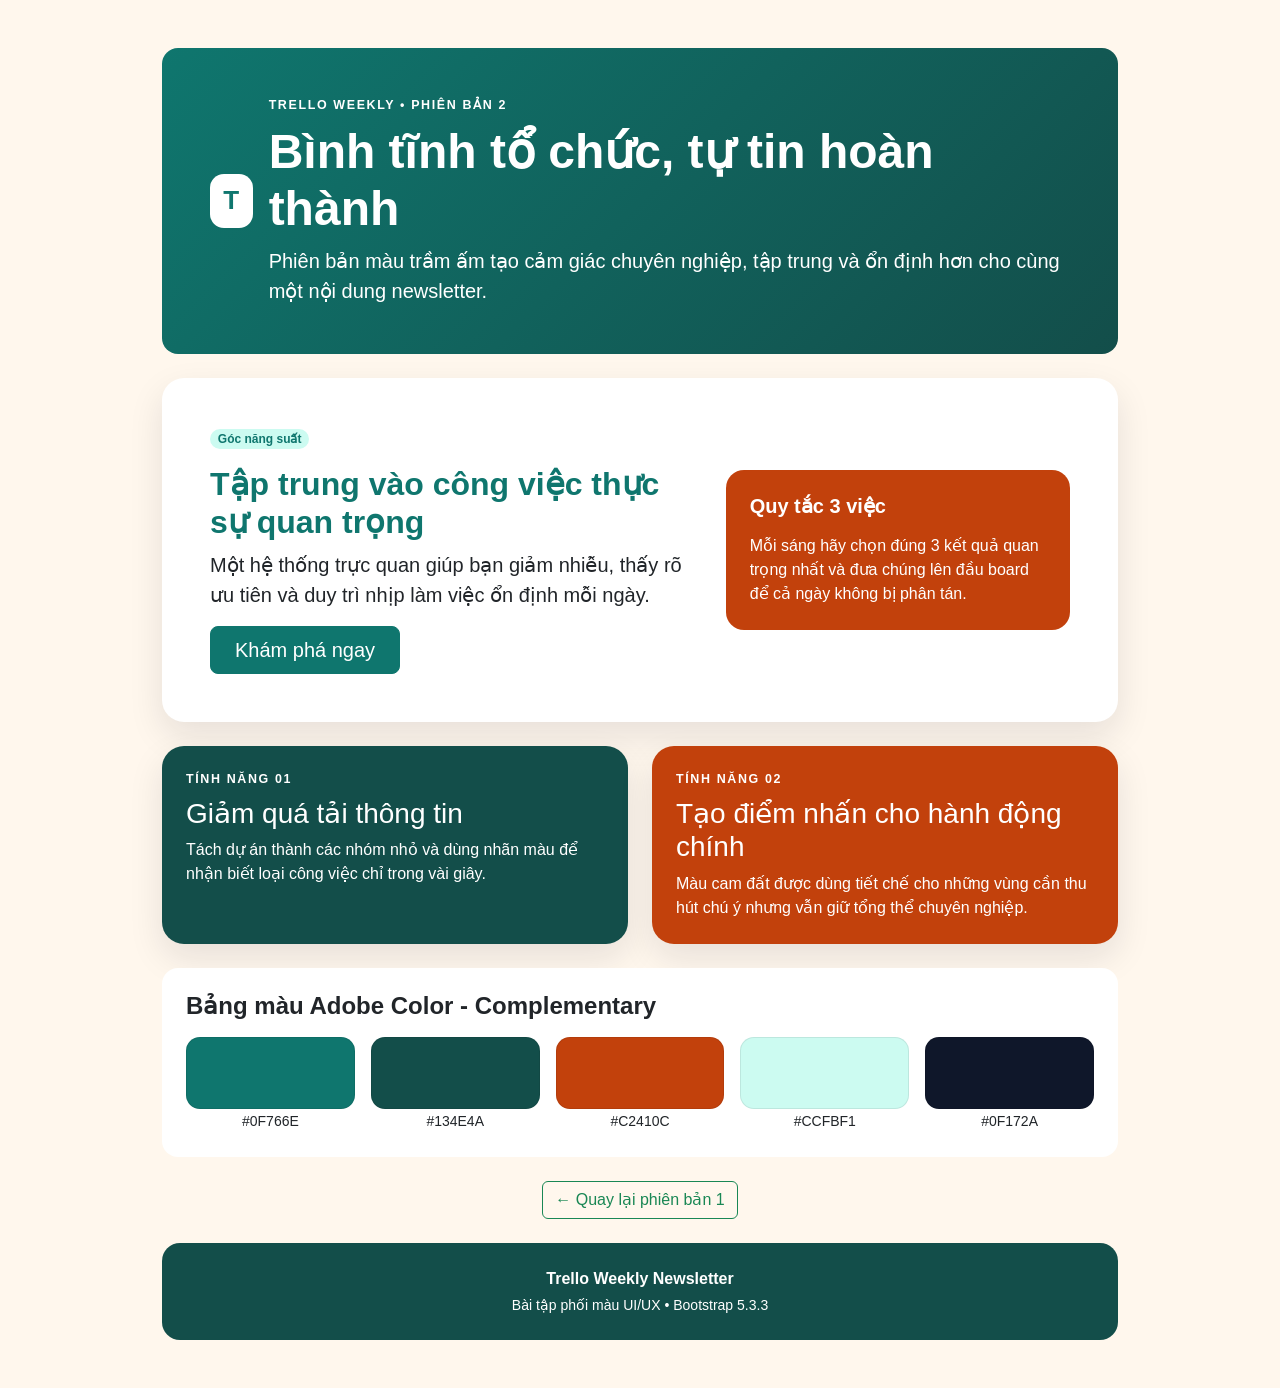
==== newsletter-phoi-mau/newsletter_version2.html @ 757056d3 "Thêm newsletter phối màu phiên bản 2" ====
<!DOCTYPE html>
<html lang="vi">
<head>
  <meta charset="UTF-8">
  <meta name="viewport" content="width=device-width, initial-scale=1.0">
  <title>Newsletter Trello - Phiên bản 2</title>
  <link href="https://cdn.jsdelivr.net/npm/bootstrap@5.3.3/dist/css/bootstrap.min.css" rel="stylesheet">
  <style>
    :root{
      --primary-color:#0F766E;
      --secondary-color:#134E4A;
      --accent-color:#C2410C;
      --text-color:#0F172A;
      --light-bg-color:#CCFBF1;
      --warm-bg-color:#FFF7ED;
      --darker-primary-color:#115E59;
      --white:#FFFFFF;
    }
    body{background:var(--warm-bg-color);color:var(--text-color);font-family:Arial,Helvetica,sans-serif}
    .newsletter-shell{max-width:980px;margin:auto}
    .primary-bg{background:linear-gradient(135deg,var(--primary-color),var(--secondary-color))}
    .secondary-bg{background:var(--secondary-color)}
    .accent-bg{background:var(--accent-color)}
    .light-bg{background:var(--light-bg-color)}
    .text-primary-color{color:var(--primary-color)}
    .btn-primary-custom{background:var(--primary-color);color:#fff;border-color:var(--primary-color)}
    .btn-primary-custom:hover{background:var(--darker-primary-color);border-color:var(--darker-primary-color);color:#fff}
    .logo-badge{width:54px;height:54px;border-radius:14px;background:#fff;color:var(--primary-color);display:grid;place-items:center;font-weight:900;font-size:26px}
    .hero-card,.feature-card{border:0;border-radius:22px;box-shadow:0 14px 35px rgba(15,23,42,.10)}
    .feature-card{height:100%}
    .eyebrow{letter-spacing:.13em;font-size:.78rem;font-weight:800}
    .accent-panel{background:var(--accent-color);color:#fff;border-radius:18px}
    .color-chip{height:72px;border-radius:14px;border:1px solid rgba(0,0,0,.08)}
    footer{border-radius:18px}
  </style>
</head>
<body>
  <div class="container py-5 newsletter-shell">
    <header class="primary-bg text-white p-4 p-md-5 rounded-4 mb-4">
      <div class="d-flex flex-column flex-md-row align-items-md-center gap-3">
        <div class="logo-badge">T</div>
        <div>
          <div class="eyebrow mb-2">TRELLO WEEKLY • PHIÊN BẢN 2</div>
          <h1 class="display-5 fw-bold mb-2">Bình tĩnh tổ chức, tự tin hoàn thành</h1>
          <p class="lead mb-0">Phiên bản màu trầm ấm tạo cảm giác chuyên nghiệp, tập trung và ổn định hơn cho cùng một nội dung newsletter.</p>
        </div>
      </div>
    </header>

    <main>
      <section class="card hero-card mb-4">
        <div class="card-body p-4 p-md-5">
          <div class="row align-items-center g-4">
            <div class="col-md-7">
              <span class="badge rounded-pill light-bg text-primary-color mb-3">Góc năng suất</span>
              <h2 class="fw-bold text-primary-color">Tập trung vào công việc thực sự quan trọng</h2>
              <p class="fs-5">Một hệ thống trực quan giúp bạn giảm nhiễu, thấy rõ ưu tiên và duy trì nhịp làm việc ổn định mỗi ngày.</p>
              <a href="#" class="btn btn-primary-custom btn-lg px-4">Khám phá ngay</a>
            </div>
            <div class="col-md-5">
              <div class="accent-panel p-4">
                <h3 class="h5 fw-bold mb-3">Quy tắc 3 việc</h3>
                <p class="mb-0">Mỗi sáng hãy chọn đúng 3 kết quả quan trọng nhất và đưa chúng lên đầu board để cả ngày không bị phân tán.</p>
              </div>
            </div>
          </div>
        </div>
      </section>

      <section class="row g-4 mb-4">
        <div class="col-md-6">
          <article class="card feature-card secondary-bg text-white">
            <div class="card-body p-4">
              <div class="eyebrow mb-2">TÍNH NĂNG 01</div>
              <h3 class="card-title">Giảm quá tải thông tin</h3>
              <p class="card-text">Tách dự án thành các nhóm nhỏ và dùng nhãn màu để nhận biết loại công việc chỉ trong vài giây.</p>
            </div>
          </article>
        </div>
        <div class="col-md-6">
          <article class="card feature-card accent-bg text-white">
            <div class="card-body p-4">
              <div class="eyebrow mb-2">TÍNH NĂNG 02</div>
              <h3 class="card-title">Tạo điểm nhấn cho hành động chính</h3>
              <p class="card-text">Màu cam đất được dùng tiết chế cho những vùng cần thu hút chú ý nhưng vẫn giữ tổng thể chuyên nghiệp.</p>
            </div>
          </article>
        </div>
      </section>

      <section class="card border-0 rounded-4 mb-4">
        <div class="card-body p-4">
          <h3 class="h4 fw-bold mb-3">Bảng màu Adobe Color - Complementary</h3>
          <div class="row g-3 text-center">
            <div class="col"><div class="color-chip" style="background:#0F766E"></div><small>#0F766E</small></div>
            <div class="col"><div class="color-chip" style="background:#134E4A"></div><small>#134E4A</small></div>
            <div class="col"><div class="color-chip" style="background:#C2410C"></div><small>#C2410C</small></div>
            <div class="col"><div class="color-chip" style="background:#CCFBF1"></div><small>#CCFBF1</small></div>
            <div class="col"><div class="color-chip" style="background:#0F172A"></div><small>#0F172A</small></div>
          </div>
        </div>
      </section>

      <div class="text-center mb-4">
        <a href="newsletter_version1.html" class="btn btn-outline-success">← Quay lại phiên bản 1</a>
      </div>
    </main>

    <footer class="secondary-bg text-white text-center p-4">
      <p class="fw-bold mb-1">Trello Weekly Newsletter</p>
      <p class="mb-0 small">Bài tập phối màu UI/UX • Bootstrap 5.3.3</p>
    </footer>
  </div>
</body>
</html>
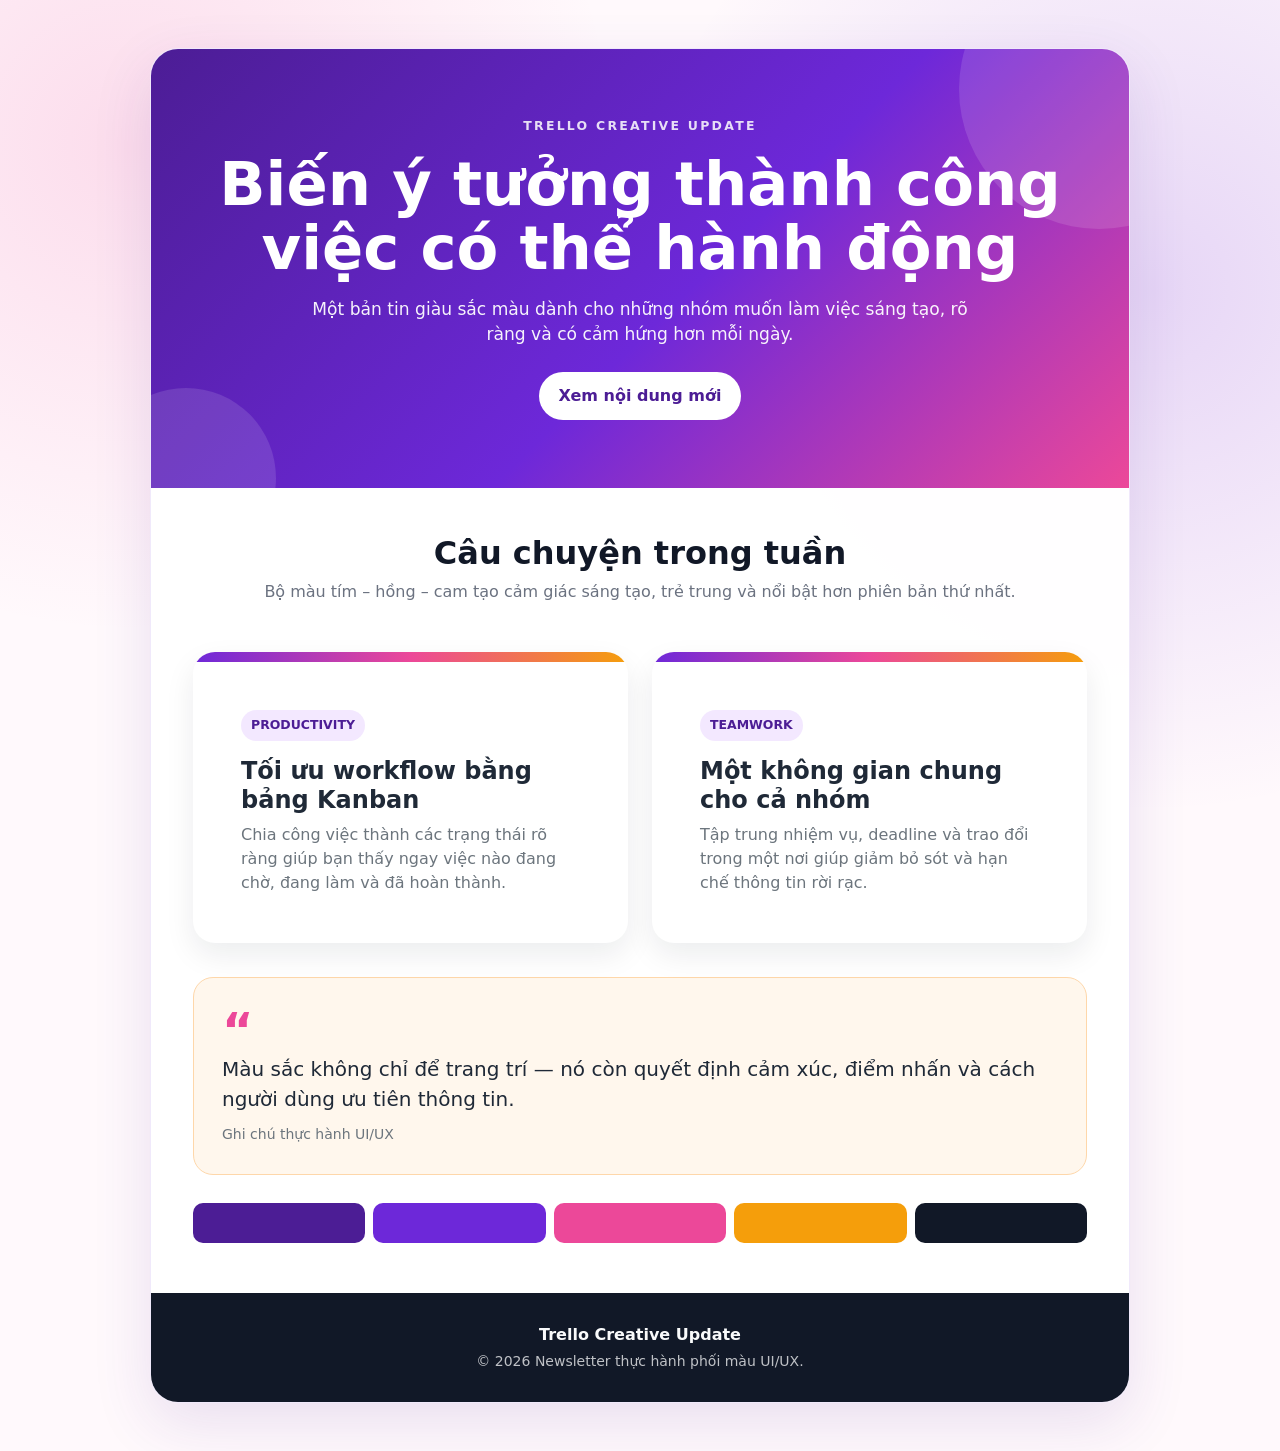
==== commit 9caea5fc: "Cập nhật bài tập phối màu newsletter" ====
--- a/newsletter-phoi-mau/newsletter_version2.html
+++ b/newsletter-phoi-mau/newsletter_version2.html
@@ -1,115 +1,213 @@
 <!DOCTYPE html>
 <html lang="vi">
 <head>
-  <meta charset="UTF-8">
-  <meta name="viewport" content="width=device-width, initial-scale=1.0">
-  <title>Newsletter Trello - Phiên bản 2</title>
+  <meta charset="UTF-8" />
+  <meta name="viewport" content="width=device-width, initial-scale=1.0" />
+  <title>Trello Newsletter - Phiên bản 2</title>
   <link href="https://cdn.jsdelivr.net/npm/bootstrap@5.3.3/dist/css/bootstrap.min.css" rel="stylesheet">
   <style>
-    :root{
-      --primary-color:#0F766E;
-      --secondary-color:#134E4A;
-      --accent-color:#C2410C;
-      --text-color:#0F172A;
-      --light-bg-color:#CCFBF1;
-      --warm-bg-color:#FFF7ED;
-      --darker-primary-color:#115E59;
-      --white:#FFFFFF;
-    }
-    body{background:var(--warm-bg-color);color:var(--text-color);font-family:Arial,Helvetica,sans-serif}
-    .newsletter-shell{max-width:980px;margin:auto}
-    .primary-bg{background:linear-gradient(135deg,var(--primary-color),var(--secondary-color))}
-    .secondary-bg{background:var(--secondary-color)}
-    .accent-bg{background:var(--accent-color)}
-    .light-bg{background:var(--light-bg-color)}
-    .text-primary-color{color:var(--primary-color)}
-    .btn-primary-custom{background:var(--primary-color);color:#fff;border-color:var(--primary-color)}
-    .btn-primary-custom:hover{background:var(--darker-primary-color);border-color:var(--darker-primary-color);color:#fff}
-    .logo-badge{width:54px;height:54px;border-radius:14px;background:#fff;color:var(--primary-color);display:grid;place-items:center;font-weight:900;font-size:26px}
-    .hero-card,.feature-card{border:0;border-radius:22px;box-shadow:0 14px 35px rgba(15,23,42,.10)}
-    .feature-card{height:100%}
-    .eyebrow{letter-spacing:.13em;font-size:.78rem;font-weight:800}
-    .accent-panel{background:var(--accent-color);color:#fff;border-radius:18px}
-    .color-chip{height:72px;border-radius:14px;border:1px solid rgba(0,0,0,.08)}
-    footer{border-radius:18px}
+    :root {
+      --primary-color: #6D28D9;
+      --primary-dark: #4C1D95;
+      --secondary-color: #111827;
+      --accent-color: #EC4899;
+      --warm-color: #F59E0B;
+      --surface-color: #FFF7ED;
+      --text-color: #1F2937;
+      --muted-color: #6B7280;
+    }
+
+    body {
+      min-height: 100vh;
+      background:
+        radial-gradient(circle at 10% 10%, rgba(236,72,153,.16), transparent 28%),
+        radial-gradient(circle at 90% 20%, rgba(109,40,217,.17), transparent 32%),
+        #FFF9FC;
+      color: var(--text-color);
+      font-family: Inter, system-ui, -apple-system, BlinkMacSystemFont, "Segoe UI", sans-serif;
+    }
+
+    .newsletter-shell {
+      max-width: 980px;
+      margin: 48px auto;
+      background: rgba(255,255,255,.94);
+      border: 1px solid rgba(109,40,217,.10);
+      border-radius: 28px;
+      overflow: hidden;
+      box-shadow: 0 20px 60px rgba(76,29,149,.12);
+    }
+
+    .hero {
+      position: relative;
+      padding: 68px 42px;
+      color: #fff;
+      background: linear-gradient(135deg, var(--primary-dark), var(--primary-color) 55%, var(--accent-color));
+      overflow: hidden;
+    }
+
+    .hero::before,
+    .hero::after {
+      content: "";
+      position: absolute;
+      border-radius: 50%;
+      background: rgba(255,255,255,.12);
+    }
+
+    .hero::before { width: 180px; height: 180px; left: -55px; bottom: -80px; }
+    .hero::after { width: 280px; height: 280px; right: -110px; top: -100px; }
+
+    .eyebrow {
+      text-transform: uppercase;
+      letter-spacing: .18em;
+      font-size: .78rem;
+      font-weight: 800;
+      opacity: .85;
+    }
+
+    .hero h1 { font-size: clamp(2.1rem, 5vw, 3.8rem); font-weight: 900; line-height: 1.06; }
+    .hero p { max-width: 660px; font-size: 1.07rem; opacity: .94; }
+
+    .cta-btn {
+      display: inline-block;
+      padding: 12px 20px;
+      border-radius: 999px;
+      background: #fff;
+      color: var(--primary-dark);
+      text-decoration: none;
+      font-weight: 800;
+      transition: .2s ease;
+    }
+
+    .cta-btn:hover { transform: scale(1.03); color: var(--accent-color); }
+
+    .content-wrap { padding: 46px 42px 50px; }
+    .section-title { font-weight: 900; color: var(--secondary-color); }
+    .lead-copy { color: var(--muted-color); }
+
+    .story-card {
+      border: 0;
+      border-radius: 22px;
+      overflow: hidden;
+      height: 100%;
+      box-shadow: 0 12px 30px rgba(17,24,39,.08);
+      background: #fff;
+    }
+
+    .card-top {
+      height: 10px;
+      background: linear-gradient(90deg, var(--primary-color), var(--accent-color), var(--warm-color));
+    }
+
+    .pill {
+      display: inline-block;
+      padding: 6px 10px;
+      border-radius: 999px;
+      font-size: .78rem;
+      font-weight: 800;
+      background: #F3E8FF;
+      color: var(--primary-dark);
+    }
+
+    .quote-box {
+      margin-top: 34px;
+      background: var(--surface-color);
+      border-radius: 20px;
+      padding: 28px;
+      border: 1px solid #FED7AA;
+    }
+
+    .quote-mark {
+      font-size: 3rem;
+      line-height: 1;
+      color: var(--accent-color);
+      font-weight: 900;
+    }
+
+    .palette-strip {
+      display: flex;
+      gap: 8px;
+      margin-top: 28px;
+    }
+
+    .swatch { flex: 1; height: 40px; border-radius: 10px; }
+    .s1 { background: var(--primary-dark); }
+    .s2 { background: var(--primary-color); }
+    .s3 { background: var(--accent-color); }
+    .s4 { background: var(--warm-color); }
+    .s5 { background: var(--secondary-color); }
+
+    footer {
+      padding: 30px 42px;
+      background: var(--secondary-color);
+      color: #F9FAFB;
+      text-align: center;
+    }
+
+    @media (max-width: 576px) {
+      .hero, .content-wrap, footer { padding-left: 22px; padding-right: 22px; }
+      .newsletter-shell { margin: 0; border-radius: 0; }
+    }
   </style>
 </head>
 <body>
-  <div class="container py-5 newsletter-shell">
-    <header class="primary-bg text-white p-4 p-md-5 rounded-4 mb-4">
-      <div class="d-flex flex-column flex-md-row align-items-md-center gap-3">
-        <div class="logo-badge">T</div>
-        <div>
-          <div class="eyebrow mb-2">TRELLO WEEKLY • PHIÊN BẢN 2</div>
-          <h1 class="display-5 fw-bold mb-2">Bình tĩnh tổ chức, tự tin hoàn thành</h1>
-          <p class="lead mb-0">Phiên bản màu trầm ấm tạo cảm giác chuyên nghiệp, tập trung và ổn định hơn cho cùng một nội dung newsletter.</p>
-        </div>
-      </div>
+  <main class="newsletter-shell">
+    <header class="hero text-center">
+      <div class="eyebrow mb-3">Trello Creative Update</div>
+      <h1 class="mb-3">Biến ý tưởng thành công việc có thể hành động</h1>
+      <p class="mx-auto mb-4">Một bản tin giàu sắc màu dành cho những nhóm muốn làm việc sáng tạo, rõ ràng và có cảm hứng hơn mỗi ngày.</p>
+      <a class="cta-btn" href="#stories">Xem nội dung mới</a>
     </header>
 
-    <main>
-      <section class="card hero-card mb-4">
-        <div class="card-body p-4 p-md-5">
-          <div class="row align-items-center g-4">
-            <div class="col-md-7">
-              <span class="badge rounded-pill light-bg text-primary-color mb-3">Góc năng suất</span>
-              <h2 class="fw-bold text-primary-color">Tập trung vào công việc thực sự quan trọng</h2>
-              <p class="fs-5">Một hệ thống trực quan giúp bạn giảm nhiễu, thấy rõ ưu tiên và duy trì nhịp làm việc ổn định mỗi ngày.</p>
-              <a href="#" class="btn btn-primary-custom btn-lg px-4">Khám phá ngay</a>
-            </div>
-            <div class="col-md-5">
-              <div class="accent-panel p-4">
-                <h3 class="h5 fw-bold mb-3">Quy tắc 3 việc</h3>
-                <p class="mb-0">Mỗi sáng hãy chọn đúng 3 kết quả quan trọng nhất và đưa chúng lên đầu board để cả ngày không bị phân tán.</p>
-              </div>
-            </div>
-          </div>
-        </div>
-      </section>
-
-      <section class="row g-4 mb-4">
+    <section class="content-wrap" id="stories">
+      <div class="text-center mb-5">
+        <h2 class="section-title">Câu chuyện trong tuần</h2>
+        <p class="lead-copy mb-0">Bộ màu tím – hồng – cam tạo cảm giác sáng tạo, trẻ trung và nổi bật hơn phiên bản thứ nhất.</p>
+      </div>
+
+      <div class="row g-4">
         <div class="col-md-6">
-          <article class="card feature-card secondary-bg text-white">
-            <div class="card-body p-4">
-              <div class="eyebrow mb-2">TÍNH NĂNG 01</div>
-              <h3 class="card-title">Giảm quá tải thông tin</h3>
-              <p class="card-text">Tách dự án thành các nhóm nhỏ và dùng nhãn màu để nhận biết loại công việc chỉ trong vài giây.</p>
+          <article class="story-card">
+            <div class="card-top"></div>
+            <div class="p-4 p-lg-5">
+              <span class="pill">PRODUCTIVITY</span>
+              <h3 class="h4 fw-bold mt-3">Tối ưu workflow bằng bảng Kanban</h3>
+              <p class="text-secondary mb-0">Chia công việc thành các trạng thái rõ ràng giúp bạn thấy ngay việc nào đang chờ, đang làm và đã hoàn thành.</p>
             </div>
           </article>
         </div>
         <div class="col-md-6">
-          <article class="card feature-card accent-bg text-white">
-            <div class="card-body p-4">
-              <div class="eyebrow mb-2">TÍNH NĂNG 02</div>
-              <h3 class="card-title">Tạo điểm nhấn cho hành động chính</h3>
-              <p class="card-text">Màu cam đất được dùng tiết chế cho những vùng cần thu hút chú ý nhưng vẫn giữ tổng thể chuyên nghiệp.</p>
+          <article class="story-card">
+            <div class="card-top"></div>
+            <div class="p-4 p-lg-5">
+              <span class="pill">TEAMWORK</span>
+              <h3 class="h4 fw-bold mt-3">Một không gian chung cho cả nhóm</h3>
+              <p class="text-secondary mb-0">Tập trung nhiệm vụ, deadline và trao đổi trong một nơi giúp giảm bỏ sót và hạn chế thông tin rời rạc.</p>
             </div>
           </article>
         </div>
-      </section>
-
-      <section class="card border-0 rounded-4 mb-4">
-        <div class="card-body p-4">
-          <h3 class="h4 fw-bold mb-3">Bảng màu Adobe Color - Complementary</h3>
-          <div class="row g-3 text-center">
-            <div class="col"><div class="color-chip" style="background:#0F766E"></div><small>#0F766E</small></div>
-            <div class="col"><div class="color-chip" style="background:#134E4A"></div><small>#134E4A</small></div>
-            <div class="col"><div class="color-chip" style="background:#C2410C"></div><small>#C2410C</small></div>
-            <div class="col"><div class="color-chip" style="background:#CCFBF1"></div><small>#CCFBF1</small></div>
-            <div class="col"><div class="color-chip" style="background:#0F172A"></div><small>#0F172A</small></div>
-          </div>
-        </div>
-      </section>
-
-      <div class="text-center mb-4">
-        <a href="newsletter_version1.html" class="btn btn-outline-success">← Quay lại phiên bản 1</a>
-      </div>
-    </main>
-
-    <footer class="secondary-bg text-white text-center p-4">
-      <p class="fw-bold mb-1">Trello Weekly Newsletter</p>
-      <p class="mb-0 small">Bài tập phối màu UI/UX • Bootstrap 5.3.3</p>
+      </div>
+
+      <div class="quote-box">
+        <div class="quote-mark">“</div>
+        <p class="fs-5 mb-2">Màu sắc không chỉ để trang trí — nó còn quyết định cảm xúc, điểm nhấn và cách người dùng ưu tiên thông tin.</p>
+        <small class="text-secondary">Ghi chú thực hành UI/UX</small>
+      </div>
+
+      <div class="palette-strip" aria-label="Bảng màu phiên bản 2">
+        <div class="swatch s1" title="#4C1D95"></div>
+        <div class="swatch s2" title="#6D28D9"></div>
+        <div class="swatch s3" title="#EC4899"></div>
+        <div class="swatch s4" title="#F59E0B"></div>
+        <div class="swatch s5" title="#111827"></div>
+      </div>
+    </section>
+
+    <footer>
+      <strong>Trello Creative Update</strong>
+      <div class="small mt-1 opacity-75">© 2026 Newsletter thực hành phối màu UI/UX.</div>
     </footer>
-  </div>
+  </main>
+
+  <script src="https://cdn.jsdelivr.net/npm/bootstrap@5.3.3/dist/js/bootstrap.bundle.min.js"></script>
 </body>
-</html>+</html>
